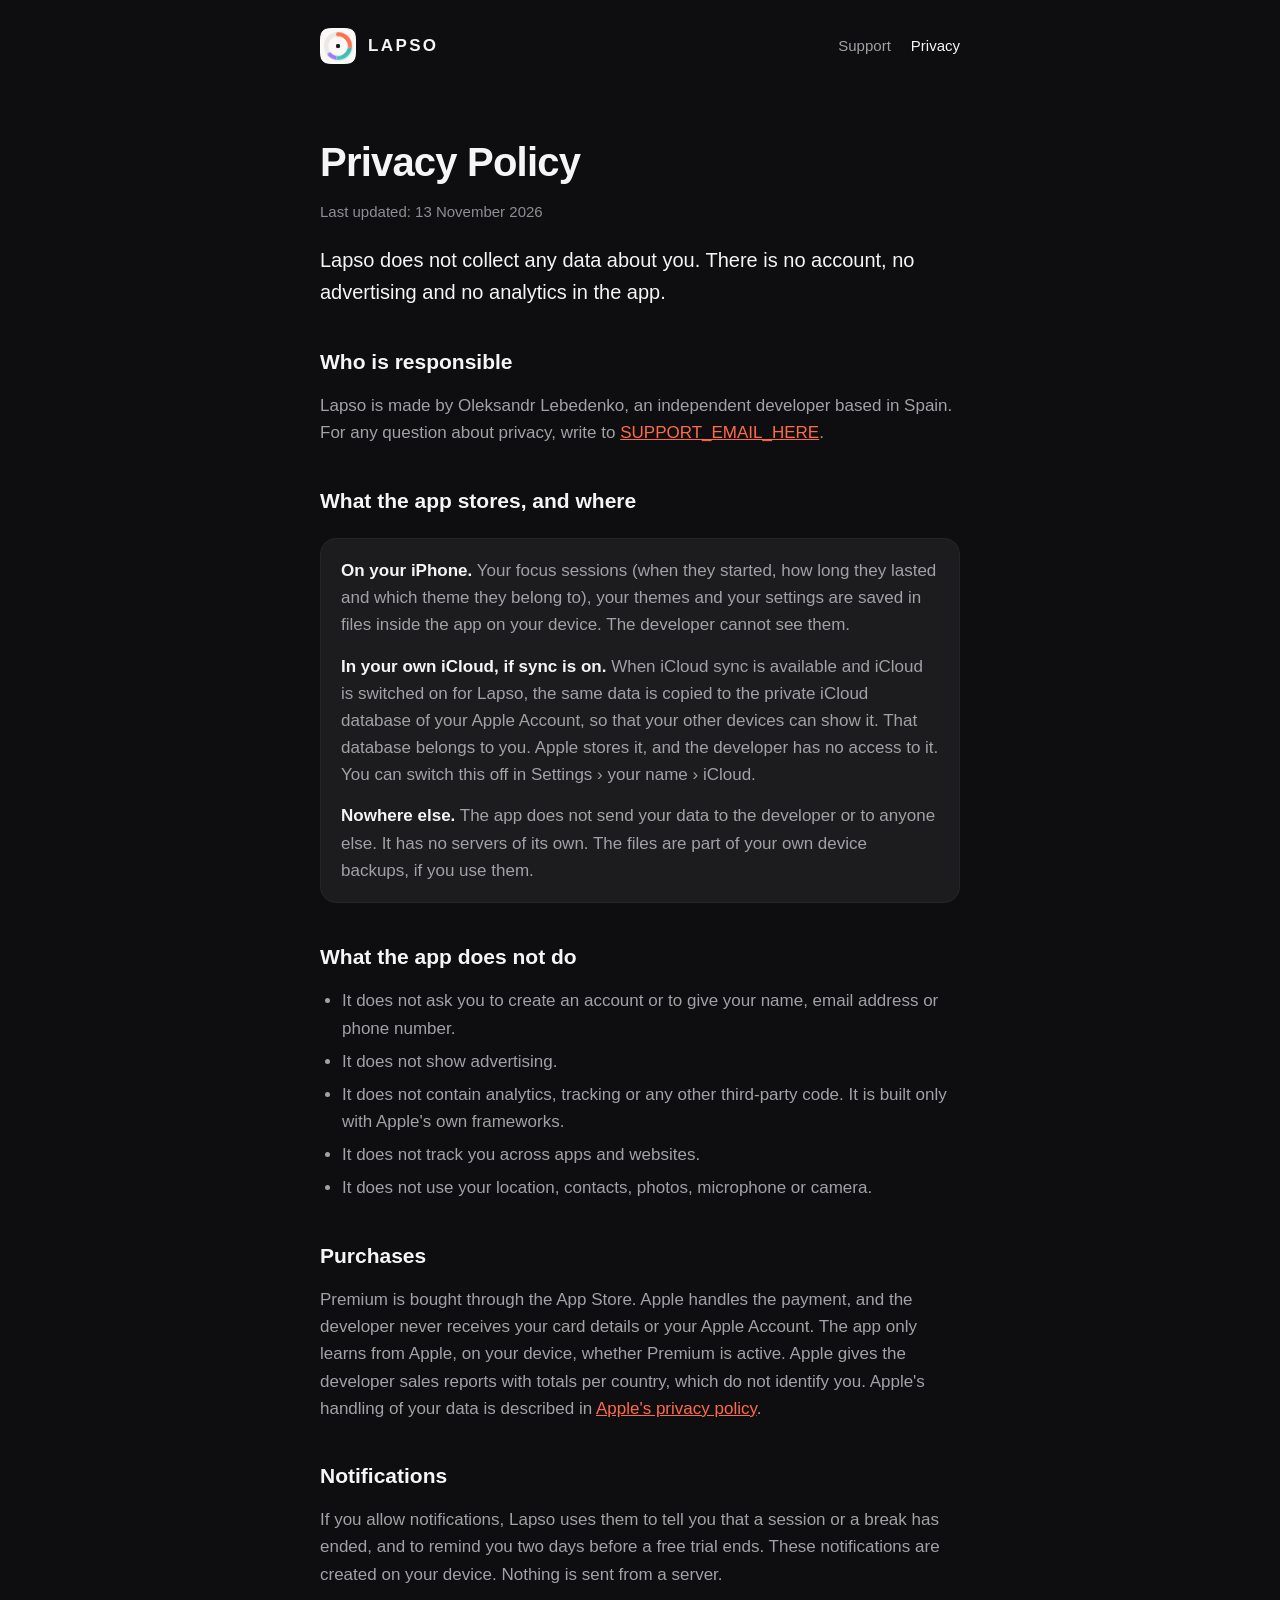
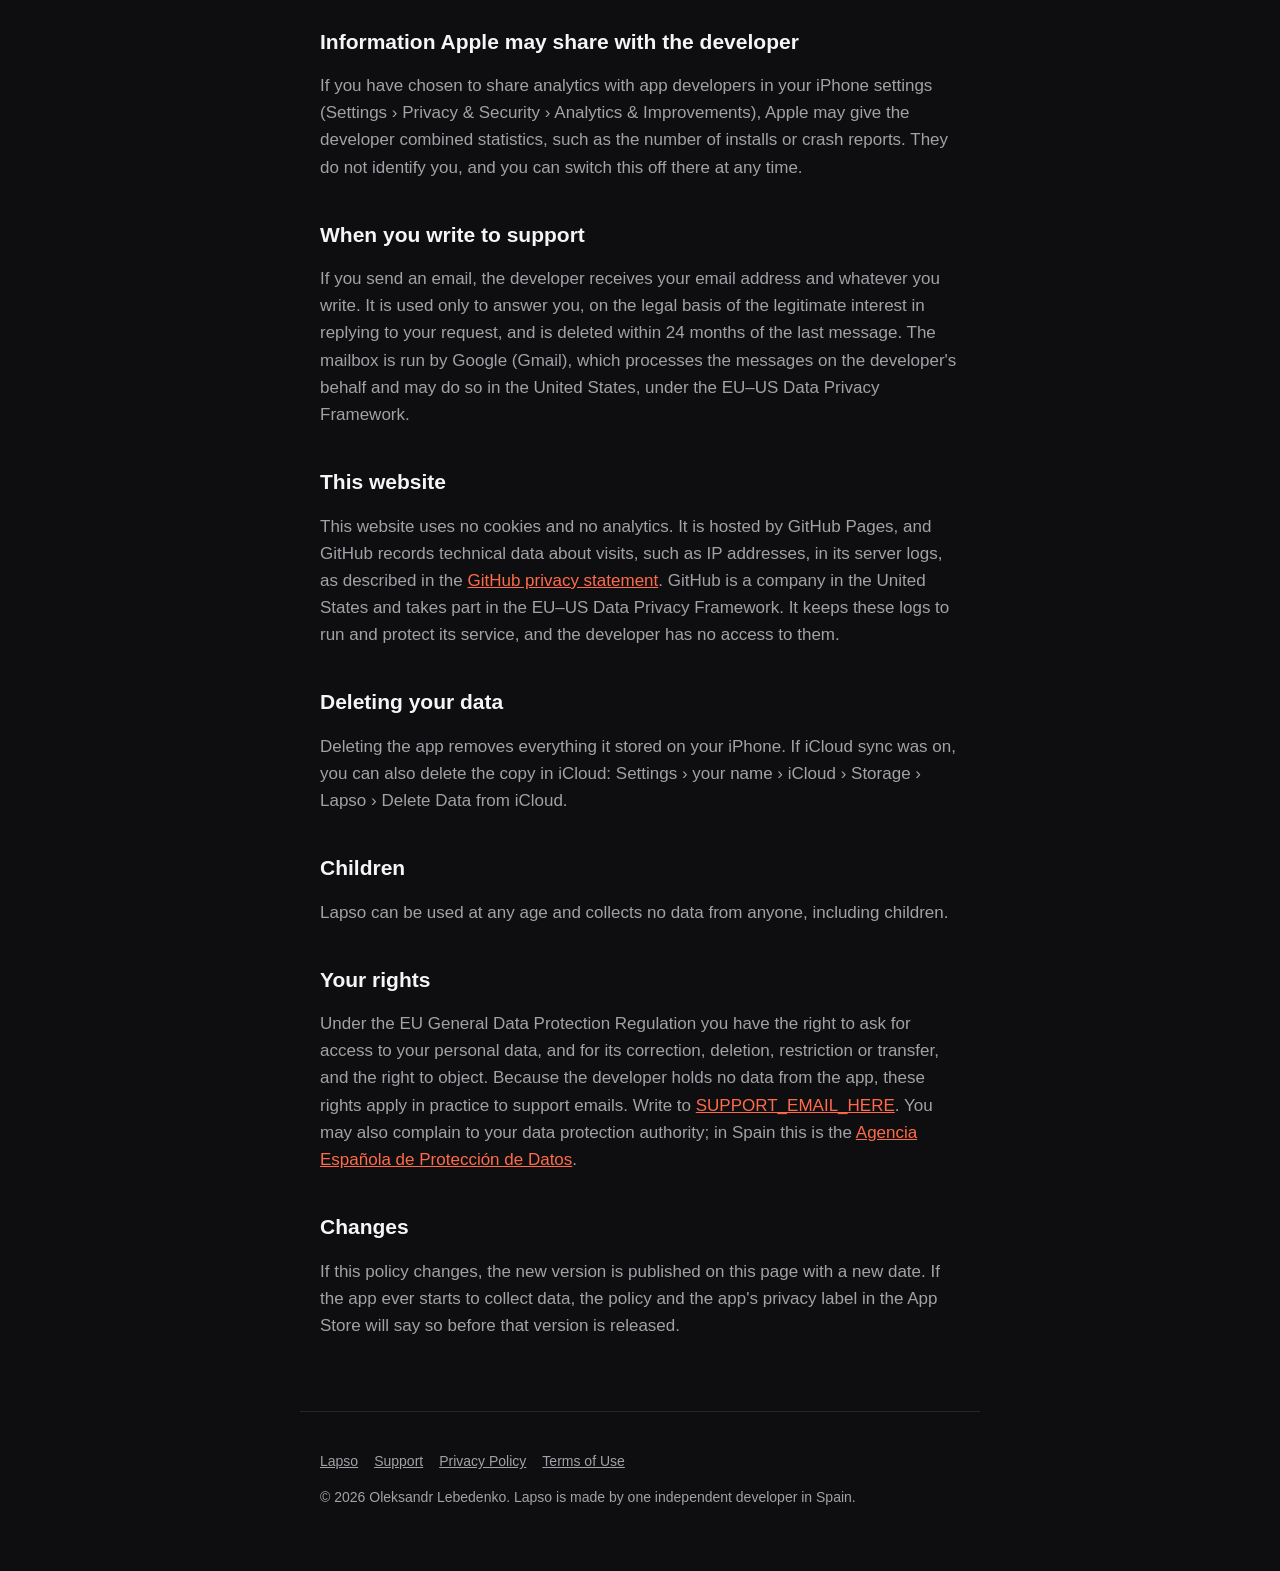
==== privacy.html @ 6fff975d "Lapso web page: home, privacy policy, terms of use, support" ====
<!doctype html>
<html lang="en">
<head>
<meta charset="utf-8">
<meta name="viewport" content="width=device-width, initial-scale=1">
<title>Privacy Policy · Lapso</title>
<meta name="description" content="Lapso does not collect any data. Your sessions and settings stay on your iPhone.">
<meta name="color-scheme" content="dark">
<link rel="canonical" href="https://aleksanderlebedenko.github.io/lapso/privacy.html">
<meta property="og:type" content="website">
<meta property="og:site_name" content="Lapso">
<meta property="og:title" content="Privacy Policy · Lapso">
<meta property="og:description" content="Lapso does not collect any data. Your sessions and settings stay on your iPhone.">
<meta property="og:url" content="https://aleksanderlebedenko.github.io/lapso/privacy.html">
<meta property="og:image" content="https://aleksanderlebedenko.github.io/lapso/og-image.jpg">
<meta property="og:image:width" content="1200">
<meta property="og:image:height" content="630">
<meta property="og:image:alt" content="The Lapso timer screen on an iPhone, with the words Stop waiting. Start doing.">
<meta name="twitter:card" content="summary_large_image">
<meta name="twitter:title" content="Privacy Policy · Lapso">
<meta name="twitter:description" content="Lapso does not collect any data. Your sessions and settings stay on your iPhone.">
<meta name="twitter:image" content="https://aleksanderlebedenko.github.io/lapso/og-image.jpg">
<link rel="icon" href="favicon-32.png" sizes="32x32">
<link rel="apple-touch-icon" href="apple-touch-icon.png">
<link rel="stylesheet" href="style.css">
</head>
<body>
<header>
  <a class="brand" href="./"><img src="icon.png" alt="" width="36" height="36">LAPSO</a>
  <nav><a href="support.html">Support</a><a href="privacy.html" aria-current="page">Privacy</a></nav>
</header>
<main>
<h1>Privacy Policy</h1>
<p class="muted">Last updated: 13 November 2026</p>
<p class="lead">Lapso does not collect any data about you. There is no account, no advertising and no analytics in the app.</p>

<h2>Who is responsible</h2>
<p>Lapso is made by Oleksandr Lebedenko, an independent developer based in Spain. For any question about privacy, write to <a href="mailto:SUPPORT_EMAIL_HERE">SUPPORT_EMAIL_HERE</a>.</p>

<h2>What the app stores, and where</h2>
<div class="card">
  <p><strong>On your iPhone.</strong> Your focus sessions (when they started, how long they lasted and which theme they belong to), your themes and your settings are saved in files inside the app on your device. The developer cannot see them.</p>
  <p><strong>In your own iCloud, if sync is on.</strong> When iCloud sync is available and iCloud is switched on for Lapso, the same data is copied to the private iCloud database of your Apple Account, so that your other devices can show it. That database belongs to you. Apple stores it, and the developer has no access to it. You can switch this off in Settings › your name › iCloud.</p>
  <p><strong>Nowhere else.</strong> The app does not send your data to the developer or to anyone else. It has no servers of its own. The files are part of your own device backups, if you use them.</p>
</div>

<h2>What the app does not do</h2>
<ul>
  <li>It does not ask you to create an account or to give your name, email address or phone number.</li>
  <li>It does not show advertising.</li>
  <li>It does not contain analytics, tracking or any other third-party code. It is built only with Apple's own frameworks.</li>
  <li>It does not track you across apps and websites.</li>
  <li>It does not use your location, contacts, photos, microphone or camera.</li>
</ul>

<h2>Purchases</h2>
<p>Premium is bought through the App Store. Apple handles the payment, and the developer never receives your card details or your Apple Account. The app only learns from Apple, on your device, whether Premium is active. Apple gives the developer sales reports with totals per country, which do not identify you. Apple's handling of your data is described in <a href="https://www.apple.com/legal/privacy/">Apple's privacy policy</a>.</p>

<h2>Notifications</h2>
<p>If you allow notifications, Lapso uses them to tell you that a session or a break has ended, and to remind you two days before a free trial ends. These notifications are created on your device. Nothing is sent from a server.</p>

<h2>Information Apple may share with the developer</h2>
<p>If you have chosen to share analytics with app developers in your iPhone settings (Settings › Privacy &amp; Security › Analytics &amp; Improvements), Apple may give the developer combined statistics, such as the number of installs or crash reports. They do not identify you, and you can switch this off there at any time.</p>

<h2>When you write to support</h2>
<p>If you send an email, the developer receives your email address and whatever you write. It is used only to answer you, on the legal basis of the legitimate interest in replying to your request, and is deleted within 24 months of the last message. The mailbox is run by Google (Gmail), which processes the messages on the developer's behalf and may do so in the United States, under the EU–US Data Privacy Framework.</p>

<h2>This website</h2>
<p>This website uses no cookies and no analytics. It is hosted by GitHub Pages, and GitHub records technical data about visits, such as IP addresses, in its server logs, as described in the <a href="https://docs.github.com/en/site-policy/privacy-policies/github-general-privacy-statement">GitHub privacy statement</a>. GitHub is a company in the United States and takes part in the EU–US Data Privacy Framework. It keeps these logs to run and protect its service, and the developer has no access to them.</p>

<h2>Deleting your data</h2>
<p>Deleting the app removes everything it stored on your iPhone. If iCloud sync was on, you can also delete the copy in iCloud: Settings › your name › iCloud › Storage › Lapso › Delete Data from iCloud.</p>

<h2>Children</h2>
<p>Lapso can be used at any age and collects no data from anyone, including children.</p>

<h2>Your rights</h2>
<p>Under the EU General Data Protection Regulation you have the right to ask for access to your personal data, and for its correction, deletion, restriction or transfer, and the right to object. Because the developer holds no data from the app, these rights apply in practice to support emails. Write to <a href="mailto:SUPPORT_EMAIL_HERE">SUPPORT_EMAIL_HERE</a>. You may also complain to your data protection authority; in Spain this is the <a href="https://www.aepd.es/">Agencia Española de Protección de Datos</a>.</p>

<h2>Changes</h2>
<p>If this policy changes, the new version is published on this page with a new date. If the app ever starts to collect data, the policy and the app's privacy label in the App Store will say so before that version is released.</p>
</main>
<footer>
  <p><a href="./">Lapso</a><a href="support.html">Support</a><a href="privacy.html">Privacy Policy</a><a href="terms.html">Terms of Use</a></p>
  <p>© 2026 Oleksandr Lebedenko. Lapso is made by one independent developer in Spain.</p>
</footer>
</body>
</html>
---- style.css ----
:root {
  --ground: #0E0E10; --surface: #1C1C1E; --line: #26262A;
  --text: #F5F5F7; --secondary: #A1A1A6; --muted: #8E8E93; --accent: #FF6B4A;
}
* { box-sizing: border-box; }
html { -webkit-text-size-adjust: 100%; }
body {
  margin: 0; background: var(--ground); color: var(--text);
  font: 17px/1.6 -apple-system, BlinkMacSystemFont, "Segoe UI", Roboto, "Helvetica Neue", Arial, sans-serif;
}
main, header, footer { max-width: 680px; margin: 0 auto; padding: 0 20px; }
header { display: flex; flex-wrap: wrap; align-items: center; justify-content: space-between; gap: 12px 20px; padding-top: 28px; padding-bottom: 28px; }
.brand { display: flex; align-items: center; gap: 12px; color: var(--text); text-decoration: none; font-weight: 700; letter-spacing: 0.14em; }
.brand img { width: 36px; height: 36px; border-radius: 8px; }
nav { display: flex; gap: 20px; }
nav a { color: var(--secondary); text-decoration: none; font-size: 15px; }
nav a:hover, nav a[aria-current] { color: var(--text); }
h1 { font-size: 40px; line-height: 1.1; font-weight: 800; letter-spacing: -0.02em; margin: 48px 0 16px; text-wrap: balance; overflow-wrap: break-word; }
h2 { font-size: 21px; line-height: 1.3; margin: 40px 0 8px; text-wrap: balance; }
p, li { color: var(--secondary); }
p.lead { font-size: 20px; color: var(--text); }
strong { color: var(--text); font-weight: 600; }
a { color: var(--accent); }
main a { overflow-wrap: anywhere; }
a:focus-visible { outline: 2px solid var(--accent); outline-offset: 3px; border-radius: 4px; }
ul { padding-left: 22px; }
li { margin: 6px 0; }
.card { background: var(--surface); border: 1px solid var(--line); border-radius: 16px; padding: 4px 20px; margin: 24px 0; }
.card p { margin: 14px 0; }
.steps { list-style: none; padding: 0; counter-reset: s; }
.steps li { counter-increment: s; padding-left: 44px; position: relative; margin: 18px 0; }
.steps li::before { content: counter(s); position: absolute; left: 0; top: 0; width: 28px; height: 28px; border-radius: 50%; border: 1px solid var(--line); color: var(--text); font-size: 14px; display: grid; place-items: center; }
.muted { color: var(--muted); font-size: 15px; }
.shots { display: grid; grid-template-columns: 1fr 1fr; gap: 16px; max-width: 560px; margin: 40px auto; }
.shots-note { grid-column: 1 / -1; margin: 0; text-align: center; }
.shots img { display: block; width: 100%; height: auto; border-radius: 20px; border: 1px solid var(--line); background: var(--surface); }
footer { border-top: 1px solid var(--line); margin-top: 72px; padding-top: 24px; padding-bottom: 48px; color: var(--muted); font-size: 14px; }
footer a { color: var(--secondary); margin-right: 16px; display: inline-block; }
footer a:hover { color: var(--text); }
@media (max-width: 480px) {
  h1 { font-size: 32px; margin-top: 32px; }
  nav { gap: 14px; }
  .shots { gap: 10px; margin: 32px 0; }
  .shots img { border-radius: 14px; }
}
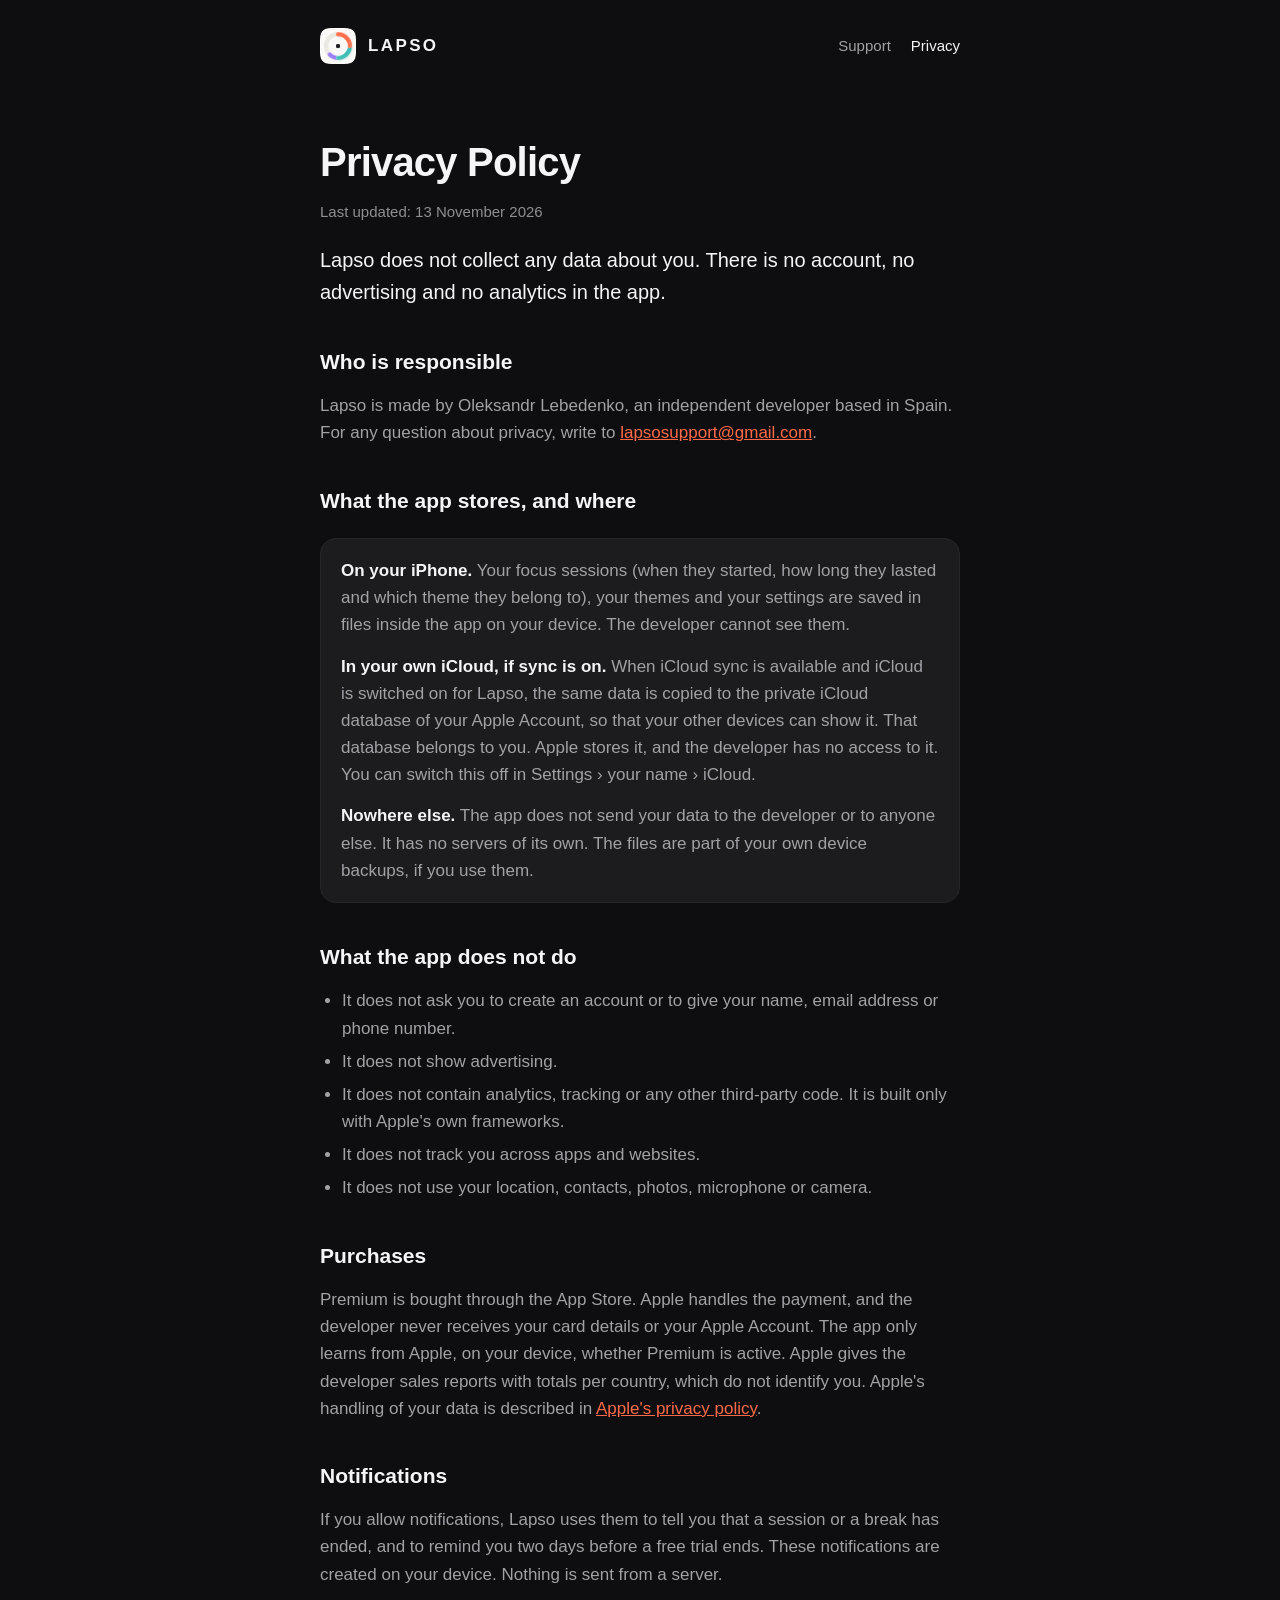
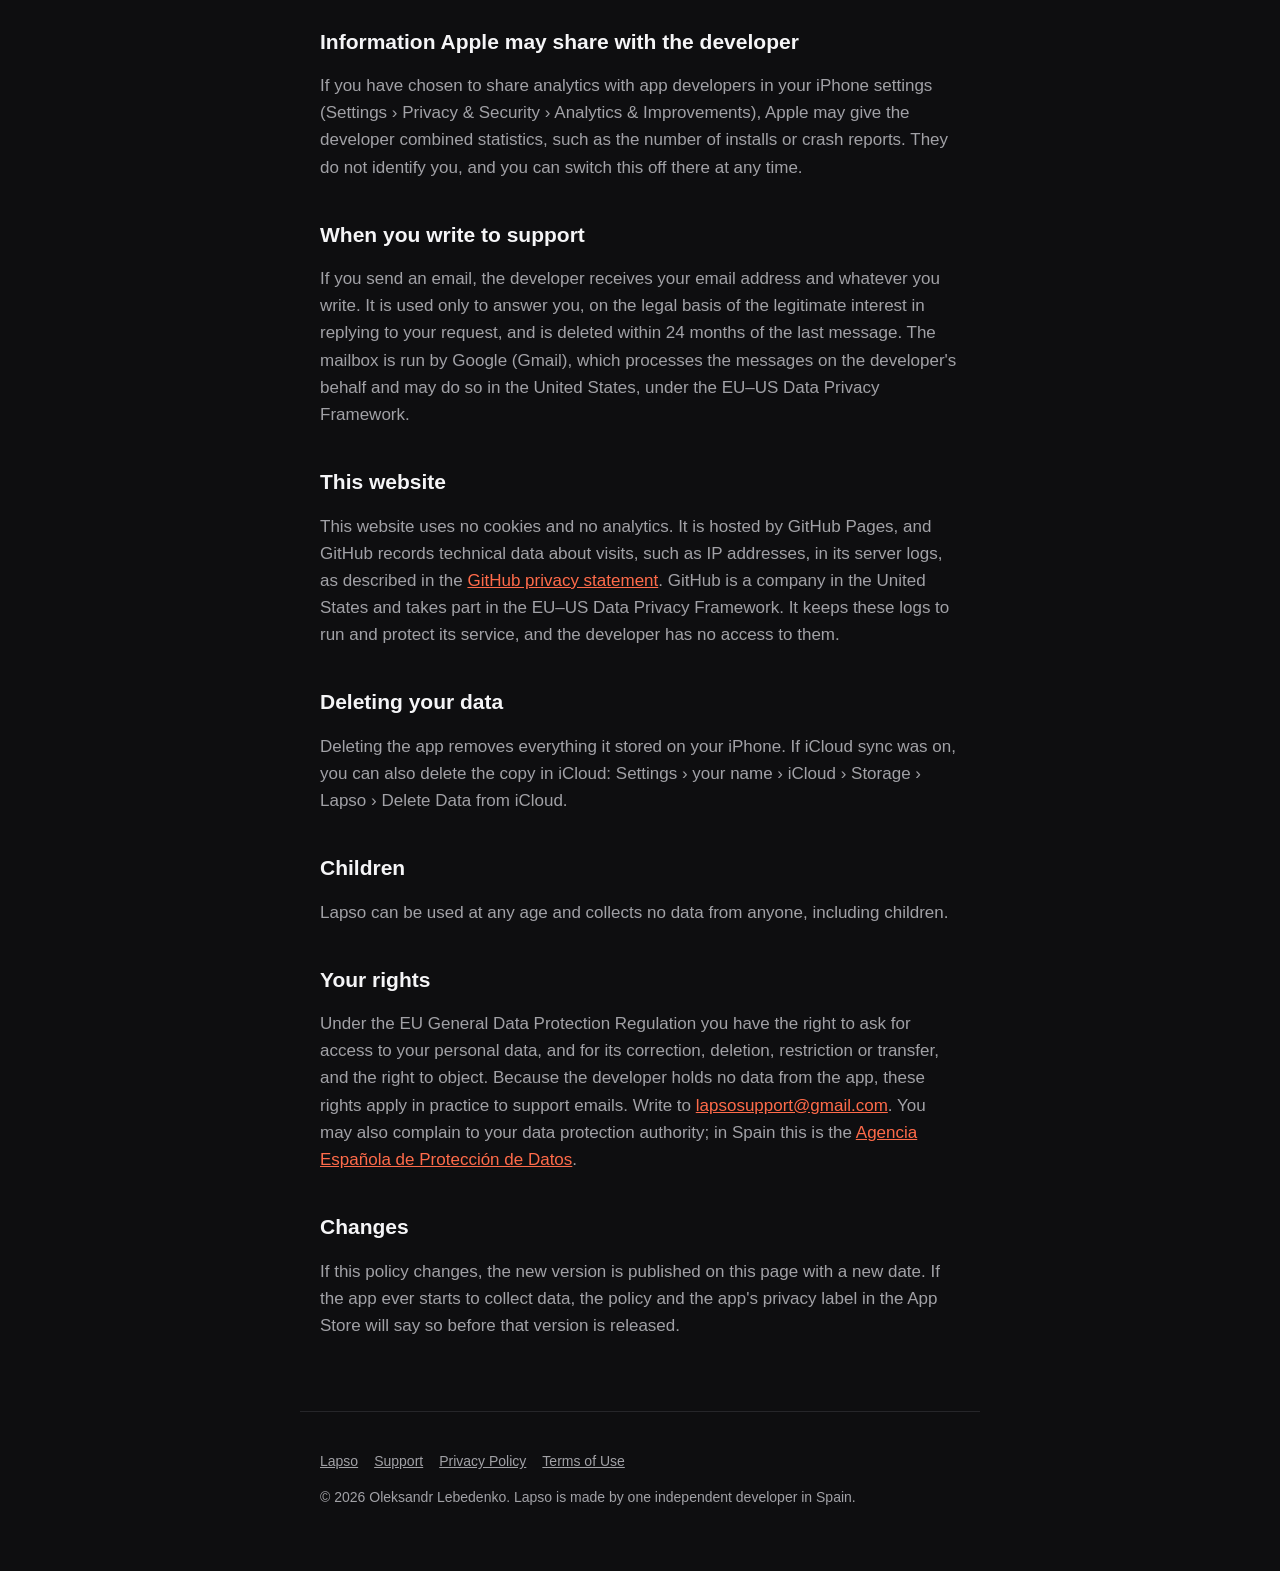
==== commit 22a979c1: "Support address" ====
--- a/privacy.html
+++ b/privacy.html
@@ -35,7 +35,7 @@
 <p class="lead">Lapso does not collect any data about you. There is no account, no advertising and no analytics in the app.</p>
 
 <h2>Who is responsible</h2>
-<p>Lapso is made by Oleksandr Lebedenko, an independent developer based in Spain. For any question about privacy, write to <a href="mailto:SUPPORT_EMAIL_HERE">SUPPORT_EMAIL_HERE</a>.</p>
+<p>Lapso is made by Oleksandr Lebedenko, an independent developer based in Spain. For any question about privacy, write to <a href="mailto:lapsosupport@gmail.com">lapsosupport@gmail.com</a>.</p>
 
 <h2>What the app stores, and where</h2>
 <div class="card">
@@ -75,7 +75,7 @@
 <p>Lapso can be used at any age and collects no data from anyone, including children.</p>
 
 <h2>Your rights</h2>
-<p>Under the EU General Data Protection Regulation you have the right to ask for access to your personal data, and for its correction, deletion, restriction or transfer, and the right to object. Because the developer holds no data from the app, these rights apply in practice to support emails. Write to <a href="mailto:SUPPORT_EMAIL_HERE">SUPPORT_EMAIL_HERE</a>. You may also complain to your data protection authority; in Spain this is the <a href="https://www.aepd.es/">Agencia Española de Protección de Datos</a>.</p>
+<p>Under the EU General Data Protection Regulation you have the right to ask for access to your personal data, and for its correction, deletion, restriction or transfer, and the right to object. Because the developer holds no data from the app, these rights apply in practice to support emails. Write to <a href="mailto:lapsosupport@gmail.com">lapsosupport@gmail.com</a>. You may also complain to your data protection authority; in Spain this is the <a href="https://www.aepd.es/">Agencia Española de Protección de Datos</a>.</p>
 
 <h2>Changes</h2>
 <p>If this policy changes, the new version is published on this page with a new date. If the app ever starts to collect data, the policy and the app's privacy label in the App Store will say so before that version is released.</p>
